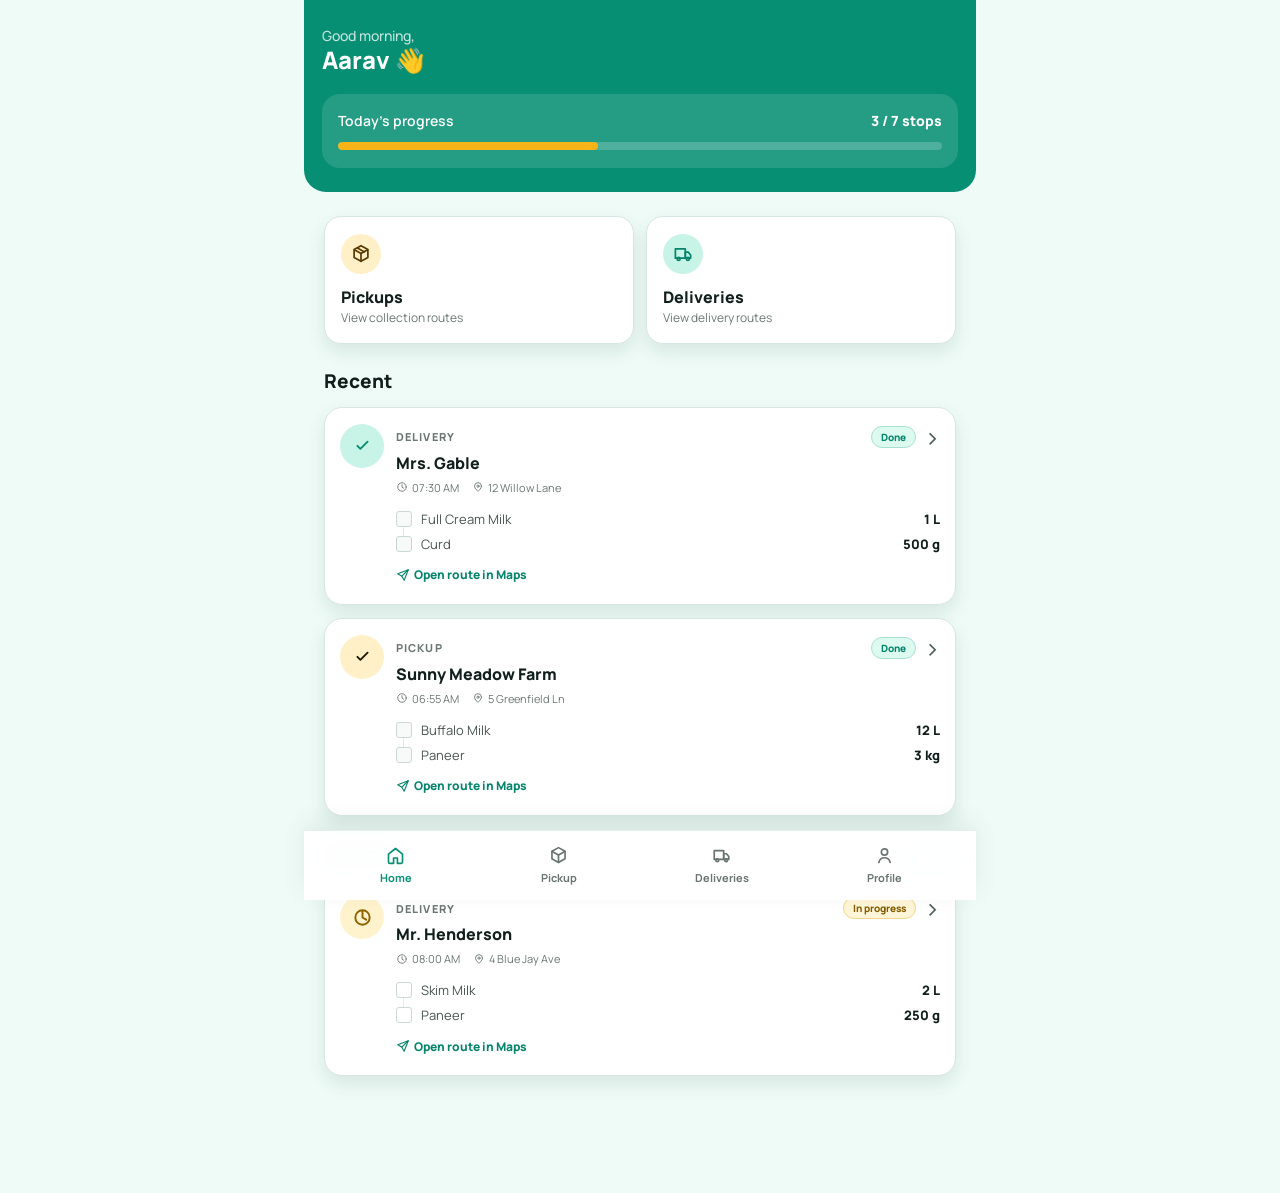
==== index.html @ 5f8d316f "Add files via upload" ====
<!DOCTYPE html>
<html lang="en">
  <head>
    <!--
      Yeh basic page setup hai. viewport line se app mobile screen ke hisaab se scale hota hai,
      isliye same layout phone aur desktop preview dono par clean dikhega.
    -->
    <meta charset="UTF-8" />
    <meta name="viewport" content="width=device-width, initial-scale=1.0" />
    <title>Home - Morning Drop</title>

    <!--
      Yeh Google Font import hai. Manrope font Lovable preview jaisa soft aur modern look deta hai.
      Agar future mein font change karna ho to yahin link aur CSS :root font-family update karna.
    -->
    <link rel="preconnect" href="https://fonts.googleapis.com" />
    <link rel="preconnect" href="https://fonts.gstatic.com" crossorigin />
    <link
      href="https://fonts.googleapis.com/css2?family=Manrope:wght@400;500;600;700;800&display=swap"
      rel="stylesheet"
    />
    <link rel="stylesheet" href="styles.css" />
  </head>
  <body class="home-page">
    <!--
      app-shell poori home screen ka main container hai. Iski wajah se app desktop par bhi
      phone-width ke andar centered rehta hai, exactly mobile app preview jaisa.
    -->
    <main class="app-shell" aria-label="Morning Drop home screen">
      <!--
        Hero section top ka green dashboard area banata hai. Isme rider greeting,
        rider ka naam, aur aaj ke completed stops ka progress summary dikhta hai.
      -->
      <section class="hero">
        <div class="hero-inner">
          <p class="greeting">Good morning,</p>
          <h1>Aarav <span aria-hidden="true">&#128075;</span></h1>

          <!--
            Progress panel user ko batata hai ki total 7 stops mein se 3 complete hue.
            Yellow bar ki actual length CSS mein .progress-fill ke width se control hoti hai.
          -->
          <div class="progress-panel" aria-label="Today's progress 3 of 7 stops">
            <div class="progress-row">
              <span>Today's progress</span>
              <strong>3 / 7 stops</strong>
            </div>
            <div class="progress-track">
              <span class="progress-fill"></span>
            </div>
          </div>
        </div>
      </section>

      <!--
        Yeh do shortcut cards home screen ke quick actions hain: Pickups aur Deliveries.
        Abhi static rakhe hain, baad mein inhe clickable page links bana sakte hain.
      -->
      <section class="quick-actions" aria-label="Route categories">
        <article class="action-card">
          <!--
            Icon bubble pickup card ko visual identity deta hai.
            SVG use karne se separate image file maintain karne ki zaroorat nahi hoti.
          -->
          <span class="icon-bubble amber" aria-hidden="true">
            <svg viewBox="0 0 24 24" role="img">
              <path d="m12 3 7.5 4.2v8.6L12 20l-7.5-4.2V7.2L12 3Z" />
              <path d="M4.8 7.4 12 11.5l7.2-4.1" />
              <path d="M12 11.5V20" />
              <path d="m8.2 5.5 7.5 4.2" />
            </svg>
          </span>
          <div>
            <h2>Pickups</h2>
            <p>View collection routes</p>
          </div>
        </article>

        <article class="action-card">
          <!--
            Delivery icon card ke purpose ko quickly communicate karta hai.
            Color CSS class mint se aata hai, SVG path ko touch karne ki zaroorat nahi.
          -->
          <span class="icon-bubble mint" aria-hidden="true">
            <svg viewBox="0 0 24 24" role="img">
              <path d="M3.7 6.5h10.8v10H3.7z" />
              <path d="M14.5 10h3.2l2.6 3.1v3.4h-5.8z" />
              <circle cx="7.2" cy="17.4" r="1.6" />
              <circle cx="17.3" cy="17.4" r="1.6" />
            </svg>
          </span>
          <div>
            <h2>Deliveries</h2>
            <p>View delivery routes</p>
          </div>
        </article>
      </section>

      <!--
        Recent section mein already completed stops dikh rahe hain. Har stop-card ka structure
        same hai, taaki future mein data/backend se cards generate karna easy ho.
      -->
      <section class="route-section">
        <h2 class="section-title">Recent</h2>
        <article class="stop-card">
          <!--
            Status icon card ke left side par quick state dikhata hai.
            Checkmark means yeh stop already done hai.
          -->
          <div class="status-icon done" aria-hidden="true">
            <svg viewBox="0 0 24 24">
              <path d="m6.2 12.4 3.4 3.4 8.2-8.2" />
            </svg>
          </div>
          <div class="stop-content">
            <!--
              Stop topline card ka summary row hai: type, status badge aur chevron.
              Chevron abhi sirf visual hai; later detail page ke liye card clickable ban sakta hai.
            -->
            <div class="stop-topline">
              <p class="stop-type">Delivery</p>
              <span class="status-pill">Done</span>
              <span class="chevron" aria-hidden="true">&rsaquo;</span>
            </div>
            <h3>Mrs. Gable</h3>

            <!--
              Meta row stop ka important context dikhata hai: delivery/pickup time aur address.
              Icons user ko quickly scan karne mein help karte hain.
            -->
            <div class="meta-row">
              <span>
                <svg viewBox="0 0 24 24" aria-hidden="true">
                  <circle cx="12" cy="12" r="8.5" />
                  <path d="M12 7.5v5l3.1 1.9" />
                </svg>
                07:30 AM
              </span>
              <span>
                <svg viewBox="0 0 24 24" aria-hidden="true">
                  <path d="M19 10.3c0 5.2-7 10.2-7 10.2s-7-5-7-10.2a7 7 0 0 1 14 0Z" />
                  <circle cx="12" cy="10.3" r="2.2" />
                </svg>
                12 Willow Lane
              </span>
            </div>

            <!--
              Items list us stop ke products aur quantity show karti hai.
              Abhi checkboxes sirf visual hain; later JS se actual checklist behavior add kar sakte hain.
            -->
            <ul class="items-list">
              <li>
                <span class="fake-check disabled"></span>
                <span>Full Cream Milk</span>
                <strong>1 L</strong>
              </li>
              <li>
                <span class="fake-check disabled"></span>
                <span>Curd</span>
                <strong>500 g</strong>
              </li>
            </ul>
            <p class="maps-label">
              <svg viewBox="0 0 24 24" aria-hidden="true">
                <path d="M21 3 10 14" />
                <path d="m21 3-7 18-4-7-7-4 18-7Z" />
              </svg>
              Open route in Maps
            </p>
          </div>
        </article>

        <article class="stop-card">
          <div class="status-icon pickup-done" aria-hidden="true">
            <svg viewBox="0 0 24 24">
              <path d="m6.2 12.4 3.4 3.4 8.2-8.2" />
            </svg>
          </div>
          <div class="stop-content">
            <div class="stop-topline">
              <p class="stop-type">Pickup</p>
              <span class="status-pill">Done</span>
              <span class="chevron" aria-hidden="true">&rsaquo;</span>
            </div>
            <h3>Sunny Meadow Farm</h3>
            <div class="meta-row">
              <span>
                <svg viewBox="0 0 24 24" aria-hidden="true">
                  <circle cx="12" cy="12" r="8.5" />
                  <path d="M12 7.5v5l3.1 1.9" />
                </svg>
                06:55 AM
              </span>
              <span>
                <svg viewBox="0 0 24 24" aria-hidden="true">
                  <path d="M19 10.3c0 5.2-7 10.2-7 10.2s-7-5-7-10.2a7 7 0 0 1 14 0Z" />
                  <circle cx="12" cy="10.3" r="2.2" />
                </svg>
                5 Greenfield Ln
              </span>
            </div>
            <ul class="items-list">
              <li>
                <span class="fake-check disabled"></span>
                <span>Buffalo Milk</span>
                <strong>12 L</strong>
              </li>
              <li>
                <span class="fake-check disabled"></span>
                <span>Paneer</span>
                <strong>3 kg</strong>
              </li>
            </ul>
            <p class="maps-label">
              <svg viewBox="0 0 24 24" aria-hidden="true">
                <path d="M21 3 10 14" />
                <path d="m21 3-7 18-4-7-7-4 18-7Z" />
              </svg>
              Open route in Maps
            </p>
          </div>
        </article>
      </section>

      <!--
        Up next section rider ko next pending/in-progress stop dikhata hai.
        Yeh home screen ka action-focused part hai jahan se rider next task samjhega.
      -->
      <section class="route-section up-next">
        <div class="section-heading-row">
          <h2 class="section-title">Up next</h2>
          <span class="view-all">View all</span>
        </div>

        <article class="stop-card">
          <div class="status-icon progress" aria-hidden="true">
            <svg viewBox="0 0 24 24">
              <path d="M12 5v7l4.2 2.5" />
              <circle cx="12" cy="12" r="8.2" />
            </svg>
          </div>
          <div class="stop-content">
            <div class="stop-topline">
              <p class="stop-type">Delivery</p>
              <span class="status-pill progress-pill">In progress</span>
              <span class="chevron" aria-hidden="true">&rsaquo;</span>
            </div>
            <h3>Mr. Henderson</h3>
            <div class="meta-row">
              <span>
                <svg viewBox="0 0 24 24" aria-hidden="true">
                  <circle cx="12" cy="12" r="8.5" />
                  <path d="M12 7.5v5l3.1 1.9" />
                </svg>
                08:00 AM
              </span>
              <span>
                <svg viewBox="0 0 24 24" aria-hidden="true">
                  <path d="M19 10.3c0 5.2-7 10.2-7 10.2s-7-5-7-10.2a7 7 0 0 1 14 0Z" />
                  <circle cx="12" cy="10.3" r="2.2" />
                </svg>
                4 Blue Jay Ave
              </span>
            </div>
            <ul class="items-list">
              <li>
                <span class="fake-check"></span>
                <span>Skim Milk</span>
                <strong>2 L</strong>
              </li>
              <li>
                <span class="fake-check"></span>
                <span>Paneer</span>
                <strong>250 g</strong>
              </li>
            </ul>
            <p class="maps-label">
              <svg viewBox="0 0 24 24" aria-hidden="true">
                <path d="M21 3 10 14" />
                <path d="m21 3-7 18-4-7-7-4 18-7Z" />
              </svg>
              Open route in Maps
            </p>
          </div>
        </article>
      </section>
    </main>

    <!--
      Bottom navigation app ke main tabs dikhata hai: Home, Pickup, Deliveries, Profile.
      Ab yeh anchor links hain, isliye user navbar se pages ke beech move kar sakta hai.
    -->
    <nav class="bottom-nav" aria-label="Main navigation">
      <a class="nav-item active" href="index.html">
        <svg viewBox="0 0 24 24" aria-hidden="true">
          <path d="m4 10.5 8-6.5 8 6.5v8.8a1.7 1.7 0 0 1-1.7 1.7h-4.1v-6.1H9.8V21H5.7A1.7 1.7 0 0 1 4 19.3v-8.8Z" />
        </svg>
        Home
      </a>
      <a class="nav-item" href="pickup.html">
        <svg viewBox="0 0 24 24" aria-hidden="true">
          <path d="m12 3 7.5 4.2v8.6L12 20l-7.5-4.2V7.2L12 3Z" />
          <path d="M4.8 7.4 12 11.5l7.2-4.1" />
          <path d="M12 11.5V20" />
        </svg>
        Pickup
      </a>
      <a class="nav-item" href="deliveries.html">
        <svg viewBox="0 0 24 24" aria-hidden="true">
          <path d="M3.7 6.5h10.8v10H3.7z" />
          <path d="M14.5 10h3.2l2.6 3.1v3.4h-5.8z" />
          <circle cx="7.2" cy="17.4" r="1.6" />
          <circle cx="17.3" cy="17.4" r="1.6" />
        </svg>
        Deliveries
      </a>
      <a class="nav-item" href="profile.html">
        <svg viewBox="0 0 24 24" aria-hidden="true">
          <circle cx="12" cy="8" r="3.6" />
          <path d="M5.5 20c.9-3.6 3.2-5.4 6.5-5.4s5.6 1.8 6.5 5.4" />
        </svg>
        Profile
      </a>
    </nav>

    <!--
      JS file future interactions ke liye linked hai. Navbar links normal HTML anchors se work karte hain.
    -->
    <script src="script.js"></script>
  </body>
</html>
---- styles.css ----
:root {
  /*
    Theme tokens app ke design ka central control room hain.
    Agar future mein color palette, card shadow, ya brand green change karna ho,
    to mostly yahin variables update karne se poori app ka look change ho jayega.
  */
  --bg: #effbf6;
  --surface: #ffffff;
  --ink: #111f1c;
  --muted: #6b7774;
  --line: #dbe9e5;
  --teal: #078f74;
  --teal-deep: #06856c;
  --teal-soft: #c8f4e8;
  --amber: #f6b419;
  --amber-soft: #fff0c8;
  --shadow: 0 8px 18px rgba(19, 76, 65, 0.11);
  font-family: "Manrope", system-ui, -apple-system, BlinkMacSystemFont, "Segoe UI", sans-serif;
}

/*
  Yeh reset ensure karta hai ki padding/border element ke total size ke andar count ho.
  Isse cards aur nav ki width predictable rehti hai jab hum spacing edit karte hain.
*/
* {
  box-sizing: border-box;
}

/*
  Body poori app ka base background aur text color set karta hai.
  Mint background Lovable preview wala light fresh delivery-app feel create karta hai.
*/
body {
  margin: 0;
  min-height: 100vh;
  color: var(--ink);
  background: var(--bg);
}

/*
  Saare inline SVG icons ke liye common style. Stroke currentColor use karta hai,
  isliye icon ka color parent class se control hota hai, alag-alag SVG edit nahi karne padte.
*/
svg {
  display: block;
  width: 100%;
  height: 100%;
  fill: none;
  stroke: currentColor;
  stroke-linecap: round;
  stroke-linejoin: round;
  stroke-width: 1.9;
}

/*
  app-shell app ka mobile canvas hai. Width max 672px rakhi hai taaki desktop par bhi
  app stretched website jaisa na lage, balki mobile app preview jaisa centered dikhe.
*/
.app-shell {
  width: min(100%, 672px);
  margin: 0 auto;
  padding: 0 18px 104px;
}

/*
  Hero top green dashboard block hai. Negative side margin se yeh app-shell padding ke
  bahar tak spread hota hai, aur bottom rounded corners preview jaisa shape dete hain.
*/
.hero {
  margin: 0 -18px;
  background: var(--teal);
  border-radius: 0 0 22px 22px;
}

/*
  Hero inner content ke around breathing space deta hai.
  Agar top header zyada tall/compact chahiye ho to padding yahin change karna.
*/
.hero-inner {
  padding: 26px 18px 24px;
}

/*
  Greeting rider name ke upar small supportive text hai.
  Iska white transparent color hierarchy banata hai: greeting secondary, name primary.
*/
.greeting {
  margin: 0 0 2px;
  color: rgba(255, 255, 255, 0.76);
  font-size: 14px;
  font-weight: 500;
}

/*
  H1 rider ka naam show karta hai. Font weight high rakha hai taaki dashboard mein
  user identity instantly visible ho.
*/
h1 {
  margin: 0 0 21px;
  color: #fff;
  font-size: 24px;
  line-height: 1.1;
  font-weight: 800;
  letter-spacing: 0;
}

/*
  Progress panel hero ke andar translucent card effect banata hai.
  Yeh aaj ke route progress ko header ke andar neatly group karta hai.
*/
.progress-panel {
  padding: 17px 16px 18px;
  border-radius: 18px;
  color: #fff;
  background: rgba(255, 255, 255, 0.12);
}

/*
  Progress row left side label aur right side completed-stop count ko align karta hai.
  Space-between se count hamesha right edge par rahega.
*/
.progress-row {
  display: flex;
  align-items: center;
  justify-content: space-between;
  gap: 16px;
  margin-bottom: 12px;
  font-size: 14px;
  font-weight: 600;
}

.progress-row strong {
  font-size: 14px;
  font-weight: 800;
}

/*
  Progress track yellow fill ke peeche ka base rail hai.
  Rounded pill shape se progress bar app ke soft design system ke saath match karta hai.
*/
.progress-track {
  height: 8px;
  overflow: hidden;
  border-radius: 999px;
  background: rgba(255, 255, 255, 0.19);
}

/*
  Progress fill actual completed progress dikhaata hai. 3/7 roughly 43% hota hai,
  isliye width 43% hai. Backend data aane par yeh value JS se dynamic ho sakti hai.
*/
.progress-fill {
  display: block;
  width: 43%;
  height: 100%;
  border-radius: inherit;
  background: var(--amber);
}

/*
  Quick actions grid Pickups aur Deliveries cards ko side-by-side arrange karta hai.
  Mobile par equal columns se dono cards balanced dikhte hain.
*/
.quick-actions {
  display: grid;
  grid-template-columns: repeat(2, minmax(0, 1fr));
  gap: 12px;
  margin-top: 24px;
}

/*
  Yeh shared card surface hai jo shortcut cards aur stop cards dono ko same white card,
  border aur soft shadow deta hai. Isse app ka visual system consistent rehta hai.
*/
.action-card,
.stop-card {
  background: var(--surface);
  border: 1px solid var(--line);
  box-shadow: var(--shadow);
}

/*
  Action card ke andar icon upar aur text neeche arrange hota hai.
  Min-height fixed hai taaki dono shortcut cards same height ke dikhein.
*/
.action-card {
  min-height: 122px;
  padding: 17px 16px;
  border-radius: 17px;
  display: flex;
  flex-direction: column;
  justify-content: center;
  gap: 14px;
}

/*
  Icon bubble small circular background banata hai. Yeh card ko scan-friendly banata hai,
  taaki user pickup/delivery type ko text padhe bina bhi pehchaan sake.
*/
.icon-bubble {
  display: grid;
  place-items: center;
  width: 40px;
  height: 40px;
  border-radius: 50%;
}

.icon-bubble svg {
  width: 22px;
  height: 22px;
}

/*
  Yeh icon bubble color variants hain. Amber pickup ko warm collection feel deta hai,
  mint delivery ko green app theme ke saath connect karta hai.
*/
.amber {
  color: #5a3d05;
  background: var(--amber-soft);
}

.mint {
  color: var(--teal-deep);
  background: var(--teal-soft);
}

/*
  Shortcut card text styling title ko bold aur subtitle ko muted banata hai.
  Isse card mein action name prominent aur description secondary rehta hai.
*/
.action-card h2 {
  margin: 0 0 2px;
  font-size: 16px;
  line-height: 1.2;
  font-weight: 800;
}

.action-card p {
  margin: 0;
  color: var(--muted);
  font-size: 12px;
  line-height: 1.35;
}

/*
  Route section har major content block ke beech vertical gap deta hai,
  jaise Recent aur Up next sections ek doosre se clearly separate dikhein.
*/
.route-section {
  margin-top: 26px;
}

/*
  Section title list ke label hain. Bold weight se user ko clear grouping milti hai:
  kaunse stops recent hain aur kaunse upcoming.
*/
.section-title {
  margin: 0 0 14px;
  font-size: 19px;
  line-height: 1.2;
  font-weight: 800;
}

/*
  Section heading row title aur right-side action label ko ek line mein align karta hai.
  Up next mein "View all" isi layout ki wajah se right side par dikhta hai.
*/
.section-heading-row {
  display: flex;
  align-items: center;
  justify-content: space-between;
  gap: 16px;
}

/*
  View all abhi sirf static text hai, but color aur weight se clickable jaisa signal deta hai.
  Jab Deliveries page banega, isi element ko real link/button mein convert kar sakte hain.
*/
.view-all {
  color: var(--teal);
  font-size: 13px;
  font-weight: 800;
}

/*
  Stop card individual route stop ka full UI block hai.
  Grid layout left mein status icon aur right mein details rakhkar card ko easy-to-scan banata hai.
*/
.stop-card {
  position: relative;
  display: grid;
  grid-template-columns: 44px 1fr;
  gap: 12px;
  margin-bottom: 13px;
  padding: 16px 15px 17px;
  border-radius: 18px;
}

/*
  Status icon stop ka current state visually show karta hai, jaise done ya in progress.
  Circular pastel background preview ke soft mobile app style ko maintain karta hai.
*/
.status-icon {
  display: grid;
  place-items: center;
  width: 44px;
  height: 44px;
  border-radius: 50%;
  color: var(--teal);
  background: var(--teal-soft);
}

.status-icon svg {
  width: 21px;
  height: 21px;
  stroke-width: 2.2;
}

/*
  Yeh status icon variants hain. Pickup done ke liye amber tone aur in-progress ke liye
  warm yellow use kiya hai, taaki states visually different dikhein.
*/
.pickup-done {
  color: #1d1906;
  background: var(--amber-soft);
}

.progress {
  color: #8d6400;
  background: #fff3ce;
}

/*
  Stop content ko min-width 0 dena important hai. Isse long customer names/address
  card ko screen se bahar push nahi karte aur text wrap ho sakta hai.
*/
.stop-content {
  min-width: 0;
}

/*
  Stop top line mein route type, status badge aur chevron ek row mein aate hain.
  Yeh card ka quick summary header hai.
*/
.stop-topline {
  display: flex;
  align-items: center;
  min-height: 23px;
  gap: 8px;
}

/*
  Stop type uppercase small label hai. Yeh user ko batata hai ki card delivery hai ya pickup,
  without competing with customer/farm name.
*/
.stop-type {
  margin: 0;
  color: var(--muted);
  font-size: 11px;
  font-weight: 800;
  letter-spacing: 1.1px;
  text-transform: uppercase;
}

/*
  Status pill current state ko compact badge ke form mein dikhata hai.
  Done badge green hai kyunki completed state positive/finished feel deti hai.
*/
.status-pill {
  margin-left: auto;
  padding: 3px 9px;
  border: 1px solid #a9e1d0;
  border-radius: 999px;
  color: var(--teal-deep);
  background: #dcfaef;
  font-size: 10px;
  font-weight: 800;
  white-space: nowrap;
}

/*
  In-progress badge ka color Done se different hai, taaki rider ko active stop
  quickly identify ho jaye.
*/
.progress-pill {
  color: #845d00;
  border-color: #f3d68b;
  background: #fff5d8;
}

/*
  Chevron preview jaisa detail-page affordance deta hai, par abhi visual-only hai.
  Jab stop detail page banega, card click behavior yahin se meaningful hoga.
*/
.chevron {
  color: #52605d;
  font-size: 26px;
  line-height: 1;
}

/*
  Stop card h3 customer ya farm ka naam hai. Yeh card ka primary information point hai,
  isliye bold aur readable size mein rakha hai.
*/
.stop-card h3 {
  margin: 3px 0 7px;
  overflow-wrap: anywhere;
  font-size: 16px;
  line-height: 1.25;
  font-weight: 800;
}

/*
  Meta row time aur address ko compact line mein dikhata hai.
  flex-wrap ki wajah se chhoti screens par overlap nahi hota, line break ho jaata hai.
*/
.meta-row {
  display: flex;
  flex-wrap: wrap;
  gap: 8px 13px;
  color: var(--muted);
  font-size: 11px;
}

.meta-row span,
.maps-label {
  display: inline-flex;
  align-items: center;
  gap: 4px;
}

.meta-row svg {
  width: 12px;
  height: 12px;
  stroke-width: 1.8;
}

/*
  Items list stop ke andar deliver/collect hone wale products show karti hai.
  Grid gap aur margin se checklist card content ke saath balanced dikhti hai.
*/
.items-list {
  position: relative;
  display: grid;
  gap: 7px;
  margin: 15px 0 12px;
  padding: 0;
  list-style: none;
}

/*
  Items list ki pale vertical line checklist ko grouped feel deti hai,
  jaise preview mein products ek connected mini-list ke form mein dikhte hain.
*/
.items-list::before {
  content: "";
  position: absolute;
  left: 7px;
  top: 2px;
  bottom: 2px;
  width: 1px;
  background: #d9eee8;
}

/*
  Har product row 3 columns use karti hai: fake checkbox, product name, quantity.
  Quantity right aligned hai taaki rider amounts quickly compare kar sake.
*/
.items-list li {
  display: grid;
  grid-template-columns: 16px 1fr auto;
  align-items: center;
  gap: 9px;
  min-height: 18px;
  color: #495550;
  font-size: 13px;
}

.items-list strong {
  color: var(--ink);
  font-size: 13px;
  font-weight: 800;
}

/*
  Fake checkbox abhi sirf design element hai, actual input nahi.
  Later jab task completion add karenge, ise real checkbox/button behavior de sakte hain.
*/
.fake-check {
  position: relative;
  z-index: 1;
  width: 16px;
  height: 16px;
  border: 1.5px solid #cbd8d4;
  border-radius: 3px;
  background: #fff;
}

/*
  Disabled checkbox completed stops ke products ko inactive/muted feel deta hai.
  Isse user samajhta hai ki yeh stop already done hai.
*/
.fake-check.disabled {
  background: #f7faf9;
}

/*
  Maps label route action ka placeholder hai. Abhi static hai, but later isko
  Google Maps deep link se connect karenge.
*/
.maps-label {
  margin: 0;
  color: var(--teal-deep);
  font-size: 12px;
  font-weight: 800;
}

.maps-label svg {
  width: 14px;
  height: 14px;
}

/*
  Bottom nav fixed hai, isliye route list scroll karte waqt bhi main tabs visible rehte hain.
  Padding bottom app-shell mein extra diya gaya hai taaki content nav ke peeche hide na ho.
*/
.bottom-nav {
  position: fixed;
  z-index: 10;
  right: 0;
  bottom: 0;
  left: 0;
  display: grid;
  grid-template-columns: repeat(4, 1fr);
  width: min(100%, 672px);
  height: 70px;
  margin: 0 auto;
  padding: 8px 10px 10px;
  border-top: 1px solid #e4eeea;
  background: rgba(255, 255, 255, 0.96);
  box-shadow: 0 -8px 22px rgba(25, 70, 60, 0.08);
  backdrop-filter: blur(12px);
}

/*
  Nav item icon aur label ko vertical stack mein rakhta hai.
  Yeh ab anchor links hain, isliye text-decoration remove karke app-tab jaisa look maintain kiya hai.
*/
.nav-item {
  display: flex;
  flex-direction: column;
  align-items: center;
  justify-content: center;
  gap: 4px;
  min-width: 0;
  color: #697470;
  font-size: 11px;
  font-weight: 700;
  text-decoration: none;
}

.nav-item svg {
  width: 21px;
  height: 21px;
}

/*
  Active nav item current page highlight karta hai.
  Abhi Home active hai; Pickup/Deliveries/Profile pages banne par active class switch hogi.
*/
.nav-item.active {
  color: var(--teal);
}

/*
  Navbar hover/focus state clickable tabs ko clear feedback deta hai.
  Color active Home/Pickup/Deliveries/Profile ke same teal family mein rakha hai.
*/
.nav-item:hover,
.nav-item:focus-visible {
  color: var(--teal);
}

.nav-item:focus-visible {
  outline: 2px solid var(--teal-soft);
  outline-offset: -4px;
  border-radius: 12px;
}

/*
  Home page card boundary Lovable preview jaisi subtle 1px outline deta hai.
  Hover par border thoda teal/amber feel leta hai aur card halka lift hota hai,
  lekin card ki actual width/layout same rehti hai.
*/
.home-page .action-card,
.home-page .stop-card {
  border-width: 1px;
  border-color: #d6e7e2;
  transition: border-color 160ms ease, box-shadow 160ms ease, transform 160ms ease;
}

.home-page .action-card:hover,
.home-page .stop-card:hover {
  border-color: #b8ded3;
  box-shadow: 0 10px 22px rgba(19, 76, 65, 0.14);
  transform: translateY(-1px);
}

.home-page .action-card:first-child:hover {
  border-color: #f2d88f;
}

.home-page .maps-label:hover,
.home-page .view-all:hover {
  color: #06745f;
}

/*
  Pickup page cards ko bhi Home jaisa same Lovable-style 1px boundary aur hover polish milta hai.
  Scope pickup-page par hai, isliye yeh styling sirf Pickup screen ke summary aur stop cards par apply hoti hai.
*/
.pickup-page .summary-panel,
.pickup-page .stop-card {
  border-width: 1px;
  border-color: #d6e7e2;
  transition: border-color 160ms ease, box-shadow 160ms ease, transform 160ms ease;
}

.pickup-page .summary-panel:hover,
.pickup-page .stop-card:hover {
  border-color: #f2d88f;
  box-shadow: 0 10px 22px rgba(19, 76, 65, 0.14);
  transform: translateY(-1px);
}

.pickup-page .maps-label:hover {
  color: #06745f;
}

/*
  page-shell un pages ke liye hai jahan Home jaisa green hero nahi hota.
  Pickup page mein top se normal spacing chahiye, isliye yeh extra padding deta hai.
*/
.page-shell {
  padding-top: 28px;
}

/*
  Page header route-specific screens ka intro area hai.
  Kicker, title aur subtitle milkar current workflow ka context clear karte hain.
*/
.page-header {
  margin-bottom: 20px;
}

/*
  Kicker small label hai jo page category batata hai, jaise Today's Pickups.
  Green color se yeh app theme se connected lagta hai.
*/
.page-kicker {
  margin: 0 0 4px;
  color: var(--teal-deep);
  font-size: 14px;
  font-weight: 800;
}

/*
  Page title Pickup screen ka main heading hai.
  Home ke h1 se alag class use ki hai taaki white hero style yahan apply na ho.
*/
.page-title {
  margin: 0 0 6px;
  color: var(--ink);
  font-size: 30px;
  line-height: 1.1;
  font-weight: 800;
}

/*
  Subtitle route size aur purpose batata hai.
  Yeh secondary information hai, isliye muted color mein rakha hai.
*/
.page-subtitle {
  margin: 0;
  color: var(--muted);
  font-size: 14px;
  font-weight: 600;
}

/*
  Summary panel Pickup route ka total collection snapshot dikhata hai.
  White card surface se yeh route stops se pehle ek clear overview block ban jata hai.
*/
.summary-panel {
  padding: 17px 16px;
  border: 1px solid var(--line);
  border-radius: 18px;
  background: var(--surface);
  box-shadow: var(--shadow);
}

.summary-panel h2 {
  margin: 0 0 14px;
  font-size: 16px;
  line-height: 1.2;
  font-weight: 800;
}

/*
  Summary grid total products ko compact chips/cards mein arrange karta hai.
  auto-fit ki wajah se screen width ke hisaab se columns adjust ho jaate hain.
*/
.summary-grid {
  display: grid;
  grid-template-columns: repeat(auto-fit, minmax(118px, 1fr));
  gap: 10px;
}

/*
  Summary item product name aur total quantity ko separate hierarchy deta hai.
  Future backend integration mein yahi blocks dynamic data se render ho sakte hain.
*/
.summary-item {
  display: flex;
  align-items: center;
  justify-content: space-between;
  gap: 10px;
  min-height: 46px;
  padding: 10px 11px;
  border-radius: 13px;
  background: #f4fbf8;
}

.summary-item span {
  color: var(--muted);
  font-size: 12px;
  font-weight: 700;
}

.summary-item strong {
  color: var(--teal-deep);
  font-size: 20px;
  line-height: 1;
  font-weight: 800;
}

/*
  Stats grid Deliveries page ke top counters ko 3 equal columns mein rakhta hai.
  Yeh route workload ko quickly summarize karta hai: Total, Done, Pending.
*/
.stats-grid {
  display: grid;
  grid-template-columns: repeat(3, minmax(0, 1fr));
  gap: 10px;
  margin-bottom: 14px;
}

/*
  Stat card individual count ko highlight karta hai.
  White card surface page ke baaki cards ke saath consistent rehta hai.
*/
.stat-card {
  display: grid;
  gap: 4px;
  min-height: 78px;
  place-items: center;
  padding: 12px 8px;
  border: 1px solid var(--line);
  border-radius: 16px;
  background: var(--surface);
  box-shadow: var(--shadow);
}

.stat-card strong {
  color: var(--teal-deep);
  font-size: 26px;
  line-height: 1;
  font-weight: 800;
}

.stat-card span {
  color: var(--muted);
  font-size: 12px;
  font-weight: 800;
}

/*
  Profile shell profile screen ke content ko thoda compact width feel deta hai.
  Same app-shell ke andar rehte hue profile blocks neatly stack hote hain.
*/
.profile-shell {
  display: grid;
  gap: 14px;
}

/*
  Profile card rider identity ka hero block hai.
  Avatar, name, rider ID aur rating ko ek clean white card mein group karta hai.
*/
.profile-card {
  display: grid;
  grid-template-columns: 58px 1fr auto;
  align-items: center;
  gap: 14px;
  padding: 18px 16px;
  border: 1px solid var(--line);
  border-radius: 20px;
  background: var(--surface);
  box-shadow: var(--shadow);
}

/*
  Avatar initials user ko visual identity dete hain bina profile photo asset ke.
  Agar future mein actual photo add karni ho to isi block ko img se replace kar sakte hain.
*/
.avatar {
  display: grid;
  place-items: center;
  width: 58px;
  height: 58px;
  border-radius: 50%;
  color: #fff;
  background: var(--teal);
  font-size: 18px;
  font-weight: 800;
}

.profile-main {
  min-width: 0;
}

.profile-name {
  margin-bottom: 5px;
  font-size: 24px;
}

/*
  Rider ID secondary identifier hai. Muted color isliye use kiya hai taaki
  name primary rahe aur ID supporting info lage.
*/
.rider-id {
  margin: 0;
  color: var(--muted);
  font-size: 13px;
  font-weight: 700;
}

/*
  Rating badge rider performance ko compact form mein show karta hai.
  Star icon aur number ek scan-friendly chip banate hain.
*/
.rating-badge {
  display: inline-flex;
  align-items: center;
  gap: 5px;
  padding: 7px 9px;
  border-radius: 999px;
  color: #8d6400;
  background: #fff3ce;
  font-weight: 800;
}

.rating-badge svg {
  width: 15px;
  height: 15px;
  fill: currentColor;
  stroke-width: 1.4;
}

/*
  Details panel profile ke operational fields ko group karta hai.
  Yeh card future mein editable profile/settings data se populate ho sakta hai.
*/
.details-panel {
  padding: 6px 16px;
  border: 1px solid var(--line);
  border-radius: 20px;
  background: var(--surface);
  box-shadow: var(--shadow);
}

/*
  Detail row ek field display karta hai: icon, label aur value.
  Border separator rows ko readable banata hai without making separate cards.
*/
.detail-row {
  display: grid;
  grid-template-columns: 40px 1fr;
  align-items: center;
  gap: 12px;
  padding: 14px 0;
  border-bottom: 1px solid #edf4f1;
}

.detail-row:last-child {
  border-bottom: 0;
}

.detail-icon {
  display: grid;
  place-items: center;
  width: 40px;
  height: 40px;
  border-radius: 50%;
  color: var(--teal-deep);
  background: #e8faf3;
}

.detail-icon svg {
  width: 20px;
  height: 20px;
}

.detail-row p {
  margin: 0 0 3px;
  color: var(--muted);
  font-size: 12px;
  font-weight: 800;
}

.detail-row strong {
  color: var(--ink);
  font-size: 15px;
  line-height: 1.25;
  font-weight: 800;
}

/*
  Profile actions Settings aur Log out ko full-width buttons ke form mein dikhate hain.
  Abhi visual-only hain; future mein JS se actual flow connect kar sakte hain.
*/
.profile-actions {
  display: grid;
  gap: 10px;
}

.profile-button {
  display: inline-flex;
  align-items: center;
  justify-content: center;
  gap: 9px;
  width: 100%;
  min-height: 48px;
  border: 1px solid var(--line);
  border-radius: 15px;
  color: var(--ink);
  background: var(--surface);
  box-shadow: var(--shadow);
  font: inherit;
  font-size: 14px;
  font-weight: 800;
}

.profile-button svg {
  width: 18px;
  height: 18px;
}

.profile-button.danger {
  color: #b23b3b;
}

/*
  Larger screens ke liye small spacing adjustment hai.
  App still mobile width mein hi rahega, sirf side padding thoda balanced hota hai.
*/
@media (min-width: 720px) {
  .app-shell {
    padding-inline: 20px;
  }

  .hero {
    margin-inline: -20px;
  }
}

/*
  Small phones ke liye compact spacing. Isse cards screen mein fit rehte hain
  aur layout cramped ya overflowed nahi dikhta.
*/
@media (max-width: 420px) {
  .app-shell {
    padding-inline: 16px;
  }

  .hero {
    margin-inline: -16px;
  }

  .quick-actions {
    gap: 10px;
  }

  .action-card {
    min-height: 120px;
    padding: 16px 14px;
  }

  .stop-card {
    grid-template-columns: 42px 1fr;
    padding: 15px 13px 16px;
  }

  .status-icon {
    width: 42px;
    height: 42px;
  }
}

/*
  Bahut narrow screens ke liye fallback layout. Shortcut cards stack ho jaate hain
  aur badges wrap kar sakte hain, taaki text overlap na kare.
*/
@media (max-width: 340px) {
  .quick-actions {
    grid-template-columns: 1fr;
  }

  .progress-row,
  .stop-topline {
    align-items: flex-start;
  }

  .stop-topline {
    flex-wrap: wrap;
  }

  .status-pill {
    margin-left: 0;
  }
}
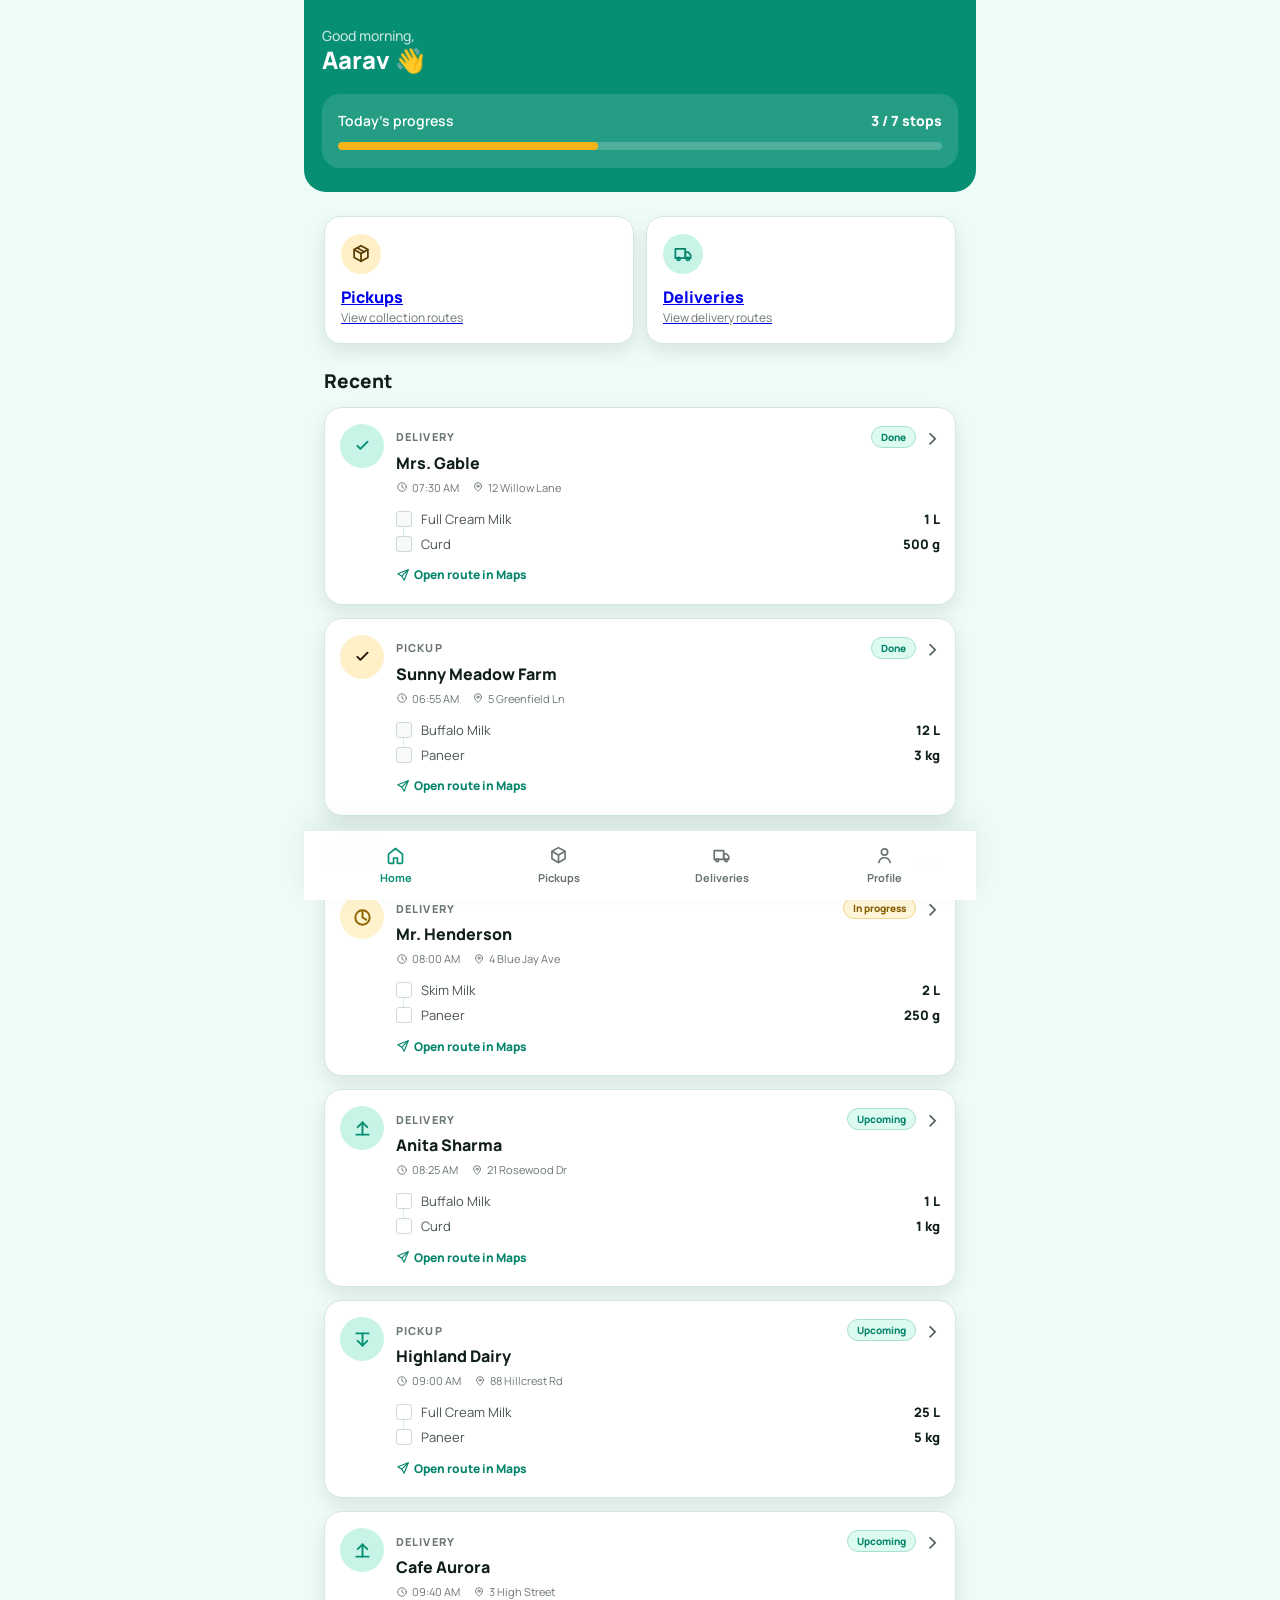
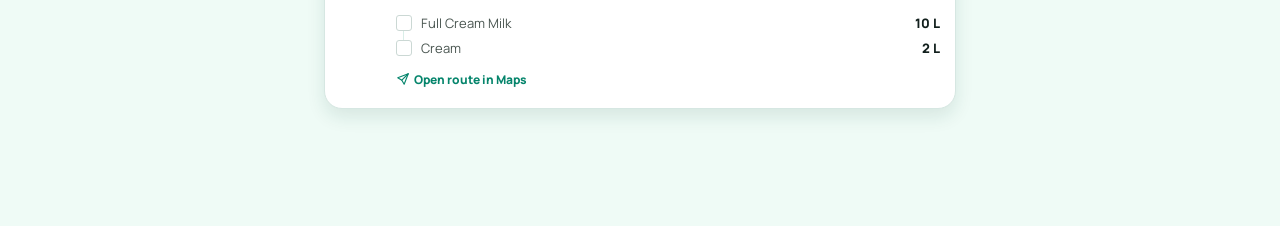
==== commit 8865604c: "Refactor quick actions and bottom navigation links Updated text for clarity and added links for pick" ====
--- a/index.html
+++ b/index.html
@@ -54,10 +54,10 @@
 
       <!--
         Yeh do shortcut cards home screen ke quick actions hain: Pickups aur Deliveries.
-        Abhi static rakhe hain, baad mein inhe clickable page links bana sakte hain.
+        Dono cards navbar wale respective pages par le jaate hain.
       -->
       <section class="quick-actions" aria-label="Route categories">
-        <article class="action-card">
+        <a class="action-card" href="pickup.html" data-route="pickup.html" aria-label="Open Pickup page">
           <!--
             Icon bubble pickup card ko visual identity deta hai.
             SVG use karne se separate image file maintain karne ki zaroorat nahi hoti.
@@ -74,9 +74,9 @@
             <h2>Pickups</h2>
             <p>View collection routes</p>
           </div>
-        </article>
-
-        <article class="action-card">
+        </a>
+
+        <a class="action-card" href="deliveries.html" data-route="deliveries.html" aria-label="Open Deliveries page">
           <!--
             Delivery icon card ke purpose ko quickly communicate karta hai.
             Color CSS class mint se aata hai, SVG path ko touch karne ki zaroorat nahi.
@@ -93,7 +93,7 @@
             <h2>Deliveries</h2>
             <p>View delivery routes</p>
           </div>
-        </article>
+        </a>
       </section>
 
       <!--
@@ -221,6 +221,7 @@
             </p>
           </div>
         </article>
+
       </section>
 
       <!--
@@ -230,7 +231,7 @@
       <section class="route-section up-next">
         <div class="section-heading-row">
           <h2 class="section-title">Up next</h2>
-          <span class="view-all">View all</span>
+          <a class="view-all" href="deliveries.html">View all</a>
         </div>
 
         <article class="stop-card">
@@ -284,11 +285,170 @@
             </p>
           </div>
         </article>
+
+        <article class="stop-card">
+          <div class="status-icon delivery-upcoming" aria-hidden="true">
+            <svg viewBox="0 0 24 24">
+              <path d="M12 19V5" />
+              <path d="m6.5 10.5 5.5-5.5 5.5 5.5" />
+              <path d="M5 19h14" />
+            </svg>
+          </div>
+          <div class="stop-content">
+            <div class="stop-topline">
+              <p class="stop-type">Delivery</p>
+              <span class="status-pill">Upcoming</span>
+              <span class="chevron" aria-hidden="true">&rsaquo;</span>
+            </div>
+            <h3>Anita Sharma</h3>
+            <div class="meta-row">
+              <span>
+                <svg viewBox="0 0 24 24" aria-hidden="true">
+                  <circle cx="12" cy="12" r="8.5" />
+                  <path d="M12 7.5v5l3.1 1.9" />
+                </svg>
+                08:25 AM
+              </span>
+              <span>
+                <svg viewBox="0 0 24 24" aria-hidden="true">
+                  <path d="M19 10.3c0 5.2-7 10.2-7 10.2s-7-5-7-10.2a7 7 0 0 1 14 0Z" />
+                  <circle cx="12" cy="10.3" r="2.2" />
+                </svg>
+                21 Rosewood Dr
+              </span>
+            </div>
+            <ul class="items-list">
+              <li>
+                <span class="fake-check"></span>
+                <span>Buffalo Milk</span>
+                <strong>1 L</strong>
+              </li>
+              <li>
+                <span class="fake-check"></span>
+                <span>Curd</span>
+                <strong>1 kg</strong>
+              </li>
+            </ul>
+            <p class="maps-label">
+              <svg viewBox="0 0 24 24" aria-hidden="true">
+                <path d="M21 3 10 14" />
+                <path d="m21 3-7 18-4-7-7-4 18-7Z" />
+              </svg>
+              Open route in Maps
+            </p>
+          </div>
+        </article>
+
+        <article class="stop-card">
+          <div class="status-icon pickup-upcoming" aria-hidden="true">
+            <svg viewBox="0 0 24 24">
+              <path d="M12 5v14" />
+              <path d="m6.5 13.5 5.5 5.5 5.5-5.5" />
+              <path d="M5 5h14" />
+            </svg>
+          </div>
+          <div class="stop-content">
+            <div class="stop-topline">
+              <p class="stop-type">Pickup</p>
+              <span class="status-pill">Upcoming</span>
+              <span class="chevron" aria-hidden="true">&rsaquo;</span>
+            </div>
+            <h3>Highland Dairy</h3>
+            <div class="meta-row">
+              <span>
+                <svg viewBox="0 0 24 24" aria-hidden="true">
+                  <circle cx="12" cy="12" r="8.5" />
+                  <path d="M12 7.5v5l3.1 1.9" />
+                </svg>
+                09:00 AM
+              </span>
+              <span>
+                <svg viewBox="0 0 24 24" aria-hidden="true">
+                  <path d="M19 10.3c0 5.2-7 10.2-7 10.2s-7-5-7-10.2a7 7 0 0 1 14 0Z" />
+                  <circle cx="12" cy="10.3" r="2.2" />
+                </svg>
+                88 Hillcrest Rd
+              </span>
+            </div>
+            <ul class="items-list">
+              <li>
+                <span class="fake-check"></span>
+                <span>Full Cream Milk</span>
+                <strong>25 L</strong>
+              </li>
+              <li>
+                <span class="fake-check"></span>
+                <span>Paneer</span>
+                <strong>5 kg</strong>
+              </li>
+            </ul>
+            <p class="maps-label">
+              <svg viewBox="0 0 24 24" aria-hidden="true">
+                <path d="M21 3 10 14" />
+                <path d="m21 3-7 18-4-7-7-4 18-7Z" />
+              </svg>
+              Open route in Maps
+            </p>
+          </div>
+        </article>
+
+        <article class="stop-card">
+          <div class="status-icon delivery-upcoming" aria-hidden="true">
+            <svg viewBox="0 0 24 24">
+              <path d="M12 19V5" />
+              <path d="m6.5 10.5 5.5-5.5 5.5 5.5" />
+              <path d="M5 19h14" />
+            </svg>
+          </div>
+          <div class="stop-content">
+            <div class="stop-topline">
+              <p class="stop-type">Delivery</p>
+              <span class="status-pill">Upcoming</span>
+              <span class="chevron" aria-hidden="true">&rsaquo;</span>
+            </div>
+            <h3>Cafe Aurora</h3>
+            <div class="meta-row">
+              <span>
+                <svg viewBox="0 0 24 24" aria-hidden="true">
+                  <circle cx="12" cy="12" r="8.5" />
+                  <path d="M12 7.5v5l3.1 1.9" />
+                </svg>
+                09:40 AM
+              </span>
+              <span>
+                <svg viewBox="0 0 24 24" aria-hidden="true">
+                  <path d="M19 10.3c0 5.2-7 10.2-7 10.2s-7-5-7-10.2a7 7 0 0 1 14 0Z" />
+                  <circle cx="12" cy="10.3" r="2.2" />
+                </svg>
+                3 High Street
+              </span>
+            </div>
+            <ul class="items-list">
+              <li>
+                <span class="fake-check"></span>
+                <span>Full Cream Milk</span>
+                <strong>10 L</strong>
+              </li>
+              <li>
+                <span class="fake-check"></span>
+                <span>Cream</span>
+                <strong>2 L</strong>
+              </li>
+            </ul>
+            <p class="maps-label">
+              <svg viewBox="0 0 24 24" aria-hidden="true">
+                <path d="M21 3 10 14" />
+                <path d="m21 3-7 18-4-7-7-4 18-7Z" />
+              </svg>
+              Open route in Maps
+            </p>
+          </div>
+        </article>
       </section>
     </main>
 
     <!--
-      Bottom navigation app ke main tabs dikhata hai: Home, Pickup, Deliveries, Profile.
+      Bottom navigation app ke main tabs dikhata hai: Home, Pickups, Deliveries, Profile.
       Ab yeh anchor links hain, isliye user navbar se pages ke beech move kar sakta hai.
     -->
     <nav class="bottom-nav" aria-label="Main navigation">
@@ -304,7 +464,7 @@
           <path d="M4.8 7.4 12 11.5l7.2-4.1" />
           <path d="M12 11.5V20" />
         </svg>
-        Pickup
+        Pickups
       </a>
       <a class="nav-item" href="deliveries.html">
         <svg viewBox="0 0 24 24" aria-hidden="true">
